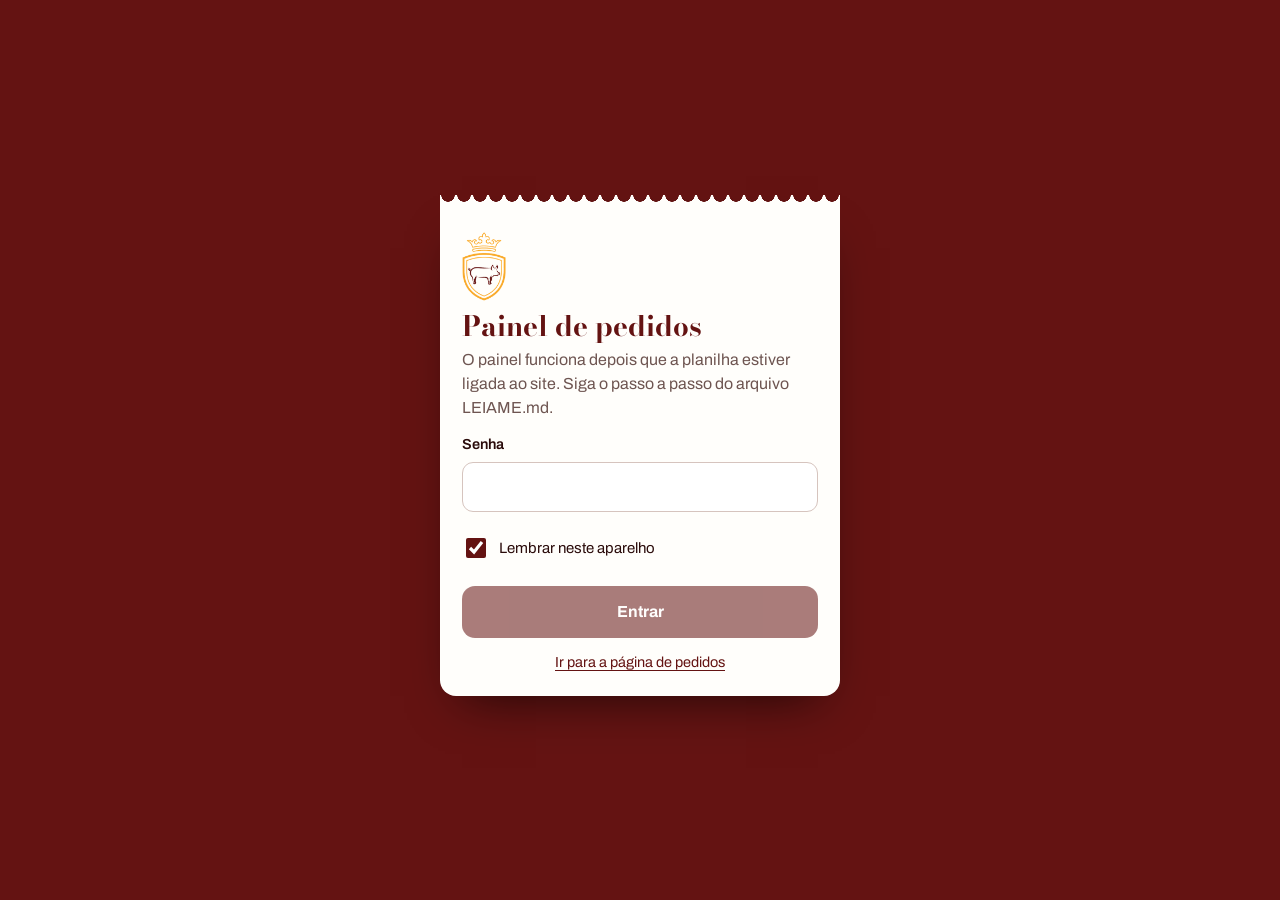
==== painel.html @ be4edd57 "Site de pedidos, painel de tickets e script da planilha - Página de pedidos com catálogo, seletor de" ====
<!doctype html>
<html lang="pt-BR">
<head>
  <meta charset="utf-8">
  <meta name="viewport" content="width=device-width, initial-scale=1, viewport-fit=cover">
  <title>Painel de pedidos DuJOÃO</title>
  <meta name="robots" content="noindex, nofollow">
  <meta name="theme-color" content="#4a0d0c">
  <meta name="color-scheme" content="light">
  <link rel="icon" type="image/png" href="assets/img/favicon.png">
  <link rel="apple-touch-icon" href="assets/img/apple-touch-icon.png">
  <link rel="preload" href="assets/fonts/bodoni-moda.woff2" as="font" type="font/woff2" crossorigin>
  <link rel="preload" href="assets/fonts/archivo.woff2" as="font" type="font/woff2" crossorigin>
  <link rel="stylesheet" href="assets/estilo.css">
  <script src="config.js" defer></script>
  <script src="assets/painel.js" defer></script>
</head>
<body class="painel">
  <svg width="0" height="0" style="position:absolute" aria-hidden="true" focusable="false">
    <symbol id="i-atualizar" viewBox="0 0 24 24"><g fill="none" stroke="currentColor" stroke-width="2" stroke-linecap="round" stroke-linejoin="round"><path d="M20 11a8 8 0 0 0-14.7-4.3L4 8"/><path d="M4 3.5V8h4.5"/><path d="M4 13a8 8 0 0 0 14.7 4.3L20 16"/><path d="M20 20.5V16h-4.5"/></g></symbol>
    <symbol id="i-sair" viewBox="0 0 24 24"><g fill="none" stroke="currentColor" stroke-width="2" stroke-linecap="round" stroke-linejoin="round"><path d="M14 4h4a2 2 0 0 1 2 2v12a2 2 0 0 1-2 2h-4"/><path d="M10 16l-4-4 4-4M6 12h10"/></g></symbol>
    <symbol id="i-check" viewBox="0 0 24 24"><path d="M5 12.5l4.2 4.2L19 7" fill="none" stroke="currentColor" stroke-width="3" stroke-linecap="round" stroke-linejoin="round"/></symbol>
    <symbol id="i-copiar" viewBox="0 0 24 24"><g fill="none" stroke="currentColor" stroke-width="1.9" stroke-linejoin="round"><rect x="8.5" y="8.5" width="11" height="11" rx="2.2"/><path d="M15.5 8.5V6.2A1.7 1.7 0 0 0 13.8 4.5H6.2A1.7 1.7 0 0 0 4.5 6.2v7.6a1.7 1.7 0 0 0 1.7 1.7h2.3"/></g></symbol>
    <symbol id="i-conversa" viewBox="0 0 24 24"><path d="M12 3.5a8.5 8.5 0 0 0-7.4 12.7L3.5 20.5l4.4-1.1A8.5 8.5 0 1 0 12 3.5Z" fill="none" stroke="currentColor" stroke-width="1.9" stroke-linejoin="round"/></symbol>
    <symbol id="i-busca" viewBox="0 0 24 24"><g fill="none" stroke="currentColor" stroke-width="2" stroke-linecap="round"><circle cx="11" cy="11" r="6.5"/><path d="m16 16 4.5 4.5"/></g></symbol>
  </svg>

  <!-- Entrada -->
  <main class="entrada" id="entrada" hidden>
    <form class="entrada__cartao papel serrilha" id="form-entrada" novalidate>
      <img src="assets/img/emblema-papel.png" alt="" width="56" height="88" class="entrada__emblema">
      <h1 class="entrada__titulo">Painel de pedidos</h1>
      <p class="entrada__texto" id="entrada-texto">Digite a senha do painel para ver os pedidos.</p>
      <div class="campo">
        <label for="senha">Senha</label>
        <input id="senha" type="password" autocomplete="current-password" required>
      </div>
      <label class="lembrar"><input type="checkbox" id="lembrar" checked> Lembrar neste aparelho</label>
      <div class="alerta" id="entrada-erro" role="alert" hidden></div>
      <button class="btn btn--primario btn--largo" id="entrar" type="submit" style="margin-top:16px">Entrar</button>
      <p class="entrada__link"><a href="./">Ir para a página de pedidos</a></p>
    </form>
  </main>

  <!-- Painel -->
  <div id="app" hidden>
    <header class="painel-topo">
      <div class="painel-topo__linha">
        <img src="assets/img/emblema.png" alt="" width="26" height="41" class="painel-topo__emblema">
        <h1 class="painel-topo__titulo">Pedidos DuJOÃO</h1>
        <button class="icone-btn" id="atualizar" type="button" aria-label="Atualizar pedidos"><svg aria-hidden="true"><use href="#i-atualizar"/></svg></button>
        <button class="icone-btn" id="sair" type="button" aria-label="Sair do painel"><svg aria-hidden="true"><use href="#i-sair"/></svg></button>
      </div>
      <div class="painel-topo__linha">
        <div class="abas" role="tablist" aria-label="Seções do painel">
          <button class="aba" role="tab" id="aba-tickets" aria-controls="painel-tickets" aria-selected="true" type="button">Tickets <span class="aba__n" id="n-tickets">0</span></button>
          <button class="aba" role="tab" id="aba-resumo" aria-controls="painel-resumo" aria-selected="false" type="button" tabindex="-1">Resumo</button>
        </div>
      </div>
    </header>

    <main class="painel-corpo">
      <div class="painel-info">
        <label class="rodada-sel">
          <span>Rodada</span>
          <select id="rodada"></select>
        </label>
        <span class="status-loja" id="status-loja"></span>
        <span class="atualizado" id="atualizado" aria-live="polite"></span>
      </div>
      <section id="painel-tickets" role="tabpanel" aria-labelledby="aba-tickets">
        <div class="filtros">
          <div class="filtros__chips" id="filtros" role="group" aria-label="Filtrar tickets"></div>
          <label class="busca">
            <svg aria-hidden="true"><use href="#i-busca"/></svg>
            <span class="sr-only">Buscar</span>
            <input id="busca" type="search" placeholder="Buscar por nome, nº ou produto" autocomplete="off">
          </label>
        </div>
        <div class="tickets" id="tickets"></div>
        <div class="vazio-painel" id="tickets-vazio" hidden></div>
      </section>

      <section id="painel-resumo" role="tabpanel" aria-labelledby="aba-resumo" hidden>
        <div class="numeros" id="numeros"></div>
        <div class="resumo-grade">
          <article class="cartao papel serrilha">
            <div class="cartao__cabeca">
              <h2 class="cartao__titulo">Pedido para o DuJOÃO</h2>
              <p class="cartao__sub">Tudo que foi pedido nesta rodada, sem os cancelados.</p>
            </div>
            <div id="lista-produtos"></div>
            <button class="btn btn--primario btn--largo" type="button" id="copiar-produtos"><svg aria-hidden="true"><use href="#i-copiar"/></svg>Copiar para o WhatsApp</button>
          </article>

          <div class="resumo-coluna">
            <article class="cartao papel serrilha">
              <div class="cartao__cabeca">
                <h2 class="cartao__titulo">Valores por pessoa</h2>
              </div>
              <ul class="lista-pessoas" id="lista-pessoas"></ul>
              <button class="btn btn--contorno btn--largo" type="button" id="copiar-valores"><svg aria-hidden="true"><use href="#i-copiar"/></svg>Copiar valores</button>
            </article>

            <article class="cartao papel serrilha">
              <div class="cartao__cabeca">
                <h2 class="cartao__titulo">Site e rodada</h2>
              </div>
              <div class="ajuste">
                <div>
                  <p class="ajuste__nome" id="rotulo-aberto">Recebendo pedidos</p>
                  <p class="ajuste__desc">Desligue para fechar o site para novos pedidos.</p>
                </div>
                <button class="interruptor" id="aberto" type="button" role="switch" aria-checked="true" aria-labelledby="rotulo-aberto"><span></span></button>
              </div>
              <form class="ajuste ajuste--coluna" id="form-aviso">
                <label class="ajuste__nome" for="aviso">Aviso no topo do site</label>
                <p class="ajuste__desc" id="aviso-desc">Por exemplo: "Pedidos até quinta, entrega no sábado". Deixe vazio para não mostrar nada.</p>
                <div class="ajuste__linha">
                  <input id="aviso" type="text" maxlength="200" aria-describedby="aviso-desc">
                  <button class="btn btn--contorno" type="submit">Salvar</button>
                </div>
              </form>
              <div class="ajuste ajuste--coluna">
                <p class="ajuste__nome">Nova rodada</p>
                <p class="ajuste__desc" id="rodada-desc">Quando fechar este pedido com o DuJOÃO, comece uma nova rodada. Os pedidos antigos continuam salvos.</p>
                <button class="btn btn--contorno" type="button" id="nova-rodada">Começar nova rodada</button>
              </div>
              <p class="cartao__rodape"><a id="link-planilha" href="#" target="_blank" rel="noopener">Abrir a planilha</a></p>
            </article>
          </div>
        </div>
      </section>
    </main>
  </div>

  <dialog class="dialogo papel" id="dialogo" aria-labelledby="dialogo-titulo">
    <form method="dialog">
      <h2 class="dialogo__titulo" id="dialogo-titulo"></h2>
      <p class="dialogo__texto" id="dialogo-texto"></p>
      <div class="dialogo__acoes">
        <button class="btn btn--contorno" value="nao" type="submit">Voltar</button>
        <button class="btn btn--primario" value="sim" type="submit" id="dialogo-sim"></button>
      </div>
    </form>
  </dialog>

  <div class="toast" id="toast" role="status" aria-live="polite"></div>
</body>
</html>
---- assets/estilo.css ----
/* ==========================================================================
   Pedidos DuJOÃO — estilos compartilhados (loja e painel)
   Cores tiradas do logo: vinho #641312, ouro #F8A828, branco.
   ========================================================================== */

@font-face {
  font-family: "Bodoni Moda";
  src: url("fonts/bodoni-moda.woff2") format("woff2");
  font-weight: 400 900;
  font-style: normal;
  font-display: swap;
}
@font-face {
  font-family: "Archivo";
  src: url("fonts/archivo.woff2") format("woff2");
  font-weight: 100 900;
  font-style: normal;
  font-display: swap;
}

:root {
  --vinho: #641312;
  --vinho-escuro: #4a0d0c;
  --vinho-claro: #7b201c;
  --vinho-linha: rgba(248, 168, 40, 0.22);
  --ouro: #f8a828;
  --ouro-escuro: #c47a10;
  --ouro-suave: #ffd38a;
  --texto: #fff4ee;
  --texto-2: rgba(255, 236, 226, 0.76);

  --papel: #fffefb;
  --papel-2: #f7f0eb;
  --tinta: #2a0b0a;
  --tinta-2: #6e5551;
  --tinta-linha: rgba(42, 11, 10, 0.16);
  --borda-campo: #d6c4be;

  --verde: #2b6a3c;
  --verde-suave: #e2f0e5;
  --ambar: #8a5200;
  --ambar-suave: #fff0d2;
  --erro: #b3261e;
  --erro-suave: #fdecea;

  --serif: "Bodoni Moda", "Bodoni 72", Didot, Georgia, serif;
  --sans: "Archivo", system-ui, -apple-system, "Segoe UI", Roboto, sans-serif;

  --altura-nav: 58px;
  color-scheme: light;
}

*, *::before, *::after { box-sizing: border-box; }
html { -webkit-text-size-adjust: 100%; scroll-behavior: smooth; }
body {
  margin: 0;
  background: var(--vinho);
  color: var(--texto);
  font: 400 16px/1.5 var(--sans);
  -webkit-font-smoothing: antialiased;
  -moz-osx-font-smoothing: grayscale;
}
img { max-width: 100%; display: block; }
button, input, textarea, select { font: inherit; color: inherit; }
button { cursor: pointer; -webkit-tap-highlight-color: transparent; }
a { color: inherit; }
h1, h2, h3, p { margin: 0; }
[hidden] { display: none !important; }

:focus-visible { outline: 3px solid var(--ouro); outline-offset: 2px; }
.papel :focus-visible { outline-color: var(--vinho); }

.sr-only {
  position: absolute !important; width: 1px; height: 1px; padding: 0; margin: -1px;
  overflow: hidden; clip: rect(0 0 0 0); white-space: nowrap; border: 0;
}
.pular {
  position: absolute; left: 12px; top: -60px; z-index: 100;
  background: var(--ouro); color: var(--vinho-escuro); font-weight: 700;
  padding: 10px 14px; border-radius: 10px; text-decoration: none;
}
.pular:focus { top: 12px; }

/* ---------- Topo (hero) ---------- */
.topo {
  text-align: center;
  padding: 28px 16px 26px;
  background:
    radial-gradient(90% 60% at 50% 22%, rgba(150, 44, 36, 0.55) 0%, rgba(100, 19, 18, 0) 70%),
    linear-gradient(var(--vinho), var(--vinho));
}
.topo__logo { width: min(54vw, 240px); height: auto; margin: 0 auto; }
.fita { width: min(100%, 470px); margin: -4px auto 0; }
.fita svg { display: block; width: 100%; height: auto; overflow: visible; }
.fita text { font-family: var(--serif); font-weight: 700; }

.passos {
  list-style: none;
  display: grid;
  grid-template-columns: repeat(3, minmax(0, 1fr));
  gap: 12px;
  max-width: 560px;
  margin: 14px auto 0;
  padding: 0;
  counter-reset: passo;
}
.passos li {
  counter-increment: passo;
  font-size: 13.5px;
  line-height: 1.35;
  color: var(--texto-2);
}
.passos li::before {
  content: counter(passo);
  display: grid; place-items: center;
  width: 30px; height: 30px; margin: 0 auto 7px;
  border-radius: 50%;
  border: 1.5px solid var(--ouro);
  color: var(--ouro);
  font: 700 15px/1 var(--serif);
}
.topo__aviso {
  max-width: 560px; margin: 18px auto 0;
  padding: 12px 14px;
  border: 1px solid var(--ouro);
  border-radius: 12px;
  color: var(--texto);
  font-size: 15px;
  background: rgba(0, 0, 0, 0.14);
}
.topo__aviso--fechado { background: var(--ouro); color: var(--vinho-escuro); font-weight: 600; border-color: var(--ouro); }

/* ---------- Navegação por categorias ---------- */
.categorias {
  position: sticky; top: 0; z-index: 20;
  background: var(--vinho-escuro);
  border-top: 1px solid var(--vinho-linha);
  border-bottom: 1px solid var(--vinho-linha);
}
.categorias__trilho {
  display: flex; gap: 6px;
  max-width: 1180px; margin: 0 auto;
  overflow-x: auto;
  padding: 9px 16px;
  scrollbar-width: none;
  scroll-padding-inline: 16px;
}
.categorias__trilho::-webkit-scrollbar { display: none; }
.chip {
  flex: none;
  display: inline-flex; align-items: center;
  min-height: 40px;
  padding: 0 15px;
  border: 1px solid var(--vinho-linha);
  border-radius: 999px;
  background: transparent;
  color: var(--texto);
  font-size: 14.5px; font-weight: 600;
  text-decoration: none;
  white-space: nowrap;
  transition: background-color .15s, color .15s, border-color .15s;
}
.chip:hover { border-color: var(--ouro); }
.chip[aria-current="true"] { background: var(--ouro); color: var(--vinho-escuro); border-color: var(--ouro); }

/* ---------- Layout ---------- */
.pagina { max-width: 1180px; margin: 0 auto; padding: 0 16px 128px; }
.cardapio:focus { outline: none; }

/* ---------- Seções e produtos ---------- */
.secao { padding-top: 30px; scroll-margin-top: calc(var(--altura-nav) + 4px); }
.secao__cabeca { display: flex; align-items: flex-start; justify-content: space-between; gap: 12px; }
.secao__titulo { font: 700 28px/1.1 var(--serif); letter-spacing: -0.01em; }
.secao__nota { margin-top: 7px; color: var(--texto-2); font-size: 14.5px; max-width: 46ch; }
.selo {
  flex: none;
  display: inline-flex; align-items: center; gap: 5px;
  margin-top: 3px;
  padding: 4px 10px 4px 8px;
  border: 1px solid var(--vinho-linha);
  border-radius: 999px;
  color: var(--ouro-suave);
  font-size: 12.5px; font-weight: 600;
}
.selo svg { width: 14px; height: 14px; }

.itens { list-style: none; margin: 14px 0 0; padding: 0; }
.item {
  display: grid;
  grid-template-columns: 80px minmax(0, 1fr);
  gap: 14px;
  align-items: center;
  padding: 14px 0;
  border-top: 1px solid var(--vinho-linha);
}
.item:last-child { border-bottom: 1px solid var(--vinho-linha); }
.item__foto {
  position: relative;
  width: 80px; height: 80px;
  border-radius: 14px;
  overflow: hidden;
  background: var(--vinho-claro);
}
.item__foto img { width: 100%; height: 100%; object-fit: cover; }
.item__foto::after {
  content: ""; position: absolute; inset: 0; border-radius: inherit;
  box-shadow: inset 0 0 0 1px var(--vinho-linha);
  transition: box-shadow .2s;
}
.item__foto--emblema {
  display: grid; place-items: center;
  background: radial-gradient(circle at 50% 38%, #82241f 0%, #5c1211 78%);
}
.item__foto--emblema img { width: 44%; height: auto; object-fit: contain; }
.item--no-pedido .item__foto::after { box-shadow: inset 0 0 0 2.5px var(--ouro); }

.item__nome { font-size: 17px; font-weight: 600; line-height: 1.25; }
.item__detalhe { margin-top: 3px; font-size: 14px; line-height: 1.35; color: var(--texto-2); }
.item__base { display: flex; align-items: center; justify-content: space-between; gap: 10px; margin-top: 8px; }
.item__preco { font-weight: 700; font-size: 16.5px; color: var(--ouro); font-variant-numeric: tabular-nums; white-space: nowrap; }
.item__preco small { font-size: 13px; font-weight: 600; }
.item--indisponivel .item__nome, .item--indisponivel .item__detalhe { opacity: .6; }
.item__esgotado { font-size: 13.5px; font-weight: 600; color: var(--ouro-suave); }

/* Seletor de quantidade */
.qtd {
  display: inline-flex; align-items: center;
  border-radius: 999px;
  transition: background-color .15s;
}
.qtd__btn {
  display: grid; place-items: center;
  width: 44px; height: 44px;
  border-radius: 50%;
  border: 1.5px solid var(--ouro);
  background: transparent;
  color: var(--ouro);
  padding: 0;
}
.qtd__btn svg { width: 18px; height: 18px; }
.qtd__btn:hover { background: rgba(248, 168, 40, 0.14); }
.qtd__btn[disabled] { opacity: .4; cursor: not-allowed; }
.qtd__valor {
  min-width: 30px;
  text-align: center;
  font-weight: 800; font-size: 17px;
  font-variant-numeric: tabular-nums;
}
.qtd[data-qtd="0"] .qtd__menos, .qtd[data-qtd="0"] .qtd__valor { display: none; }
.qtd:not([data-qtd="0"]) { background: var(--ouro); color: var(--vinho-escuro); }
.qtd:not([data-qtd="0"]) .qtd__btn { border-color: transparent; color: var(--vinho-escuro); }
.qtd:not([data-qtd="0"]) .qtd__btn:hover { background: rgba(74, 13, 12, 0.1); }

/* versão menor, dentro da comanda */
.qtd--mini .qtd__btn { width: 36px; height: 36px; }
.qtd--mini .qtd__btn svg { width: 15px; height: 15px; }
.qtd--mini .qtd__valor { min-width: 24px; font-size: 15px; }
.papel .qtd { background: var(--papel-2); color: var(--tinta); }
.papel .qtd .qtd__btn { border-color: transparent; color: var(--vinho); }
.papel .qtd .qtd__btn:hover { background: rgba(100, 19, 18, 0.08); }

/* ---------- Rodapé ---------- */
.rodape {
  text-align: center;
  padding: 36px 16px calc(132px + env(safe-area-inset-bottom));
  color: var(--texto-2);
  font-size: 14.5px;
  border-top: 1px solid var(--vinho-linha);
  background: var(--vinho-escuro);
}
.rodape img { width: 42px; height: auto; margin: 0 auto 12px; }
.rodape p + p { margin-top: 6px; }
.rodape a { color: var(--texto); text-underline-offset: 3px; }

/* ---------- Barra fixa (celular) ---------- */
.barra {
  position: fixed; left: 0; right: 0; bottom: 0; z-index: 30;
  padding: 10px 12px calc(10px + env(safe-area-inset-bottom));
  pointer-events: none;
  transform: translateY(120%);
  transition: transform .28s cubic-bezier(.2, .8, .2, 1);
}
.barra--visivel { transform: none; }
.barra__botao {
  pointer-events: auto;
  display: flex; align-items: center; justify-content: space-between; gap: 12px;
  width: 100%; max-width: 560px; margin: 0 auto;
  padding: 9px 9px 9px 18px;
  border: 0; border-radius: 18px;
  background: var(--ouro);
  color: var(--vinho-escuro);
  box-shadow: 0 14px 34px -10px rgba(0, 0, 0, 0.7);
  text-align: left;
}
.barra__qtd { display: block; font-size: 13.5px; font-weight: 600; line-height: 1.2; }
.barra__total { display: block; font-size: 21px; font-weight: 800; line-height: 1.15; font-variant-numeric: tabular-nums; }
.barra__acao {
  flex: none;
  padding: 13px 18px;
  border-radius: 13px;
  background: var(--vinho);
  color: var(--texto);
  font-weight: 700; font-size: 15.5px;
}

/* ---------- Papel (comanda, tickets) ---------- */
.papel { background: var(--papel); color: var(--tinta); }
.serrilha { position: relative; }
.serrilha::before {
  content: "";
  position: absolute; left: 0; right: 0; top: -9px; height: 10px;
  background: radial-gradient(circle at 8px 0, transparent 6.5px, var(--papel) 7px) 0 0 / 16px 10px repeat-x;
}

/* ---------- Comanda (revisão do pedido) ---------- */
.comanda__papel { display: flex; flex-direction: column; min-height: 0; max-height: inherit; }
.comanda__cabeca {
  display: flex; align-items: center; gap: 12px;
  padding: 18px 18px 12px;
  border-bottom: 1.5px dashed var(--tinta-linha);
}
.comanda__emblema { width: 30px; height: auto; flex: none; }
.comanda__titulo { font: 700 26px/1.1 var(--serif); color: var(--vinho); flex: 1; }
.comanda__fechar {
  display: grid; place-items: center;
  width: 44px; height: 44px; margin: -6px -8px -6px 0;
  border: 0; border-radius: 50%;
  background: transparent; color: var(--tinta);
}
.comanda__fechar:hover { background: var(--papel-2); }
.comanda__fechar svg { width: 22px; height: 22px; }
.comanda__rolagem { overflow-y: auto; overscroll-behavior: contain; padding: 4px 18px 20px; flex: 1; min-height: 0; }

.comanda__vazio { padding: 22px 0 8px; color: var(--tinta-2); }
.comanda__vazio strong { display: block; color: var(--tinta); font-size: 17px; margin-bottom: 4px; }

.linhas { list-style: none; margin: 0; padding: 0; }
.linha {
  display: grid;
  grid-template-columns: auto minmax(0, 1fr) auto;
  grid-template-areas: "nome nome nome" "qtd unit sub";
  align-items: center;
  gap: 6px 10px;
  padding: 12px 0;
  border-bottom: 1.5px dashed var(--tinta-linha);
}
.linha__nome { grid-area: nome; font-weight: 600; font-size: 15.5px; line-height: 1.3; }
.linha__unit { grid-area: unit; font-size: 13.5px; color: var(--tinta-2); font-variant-numeric: tabular-nums; }
.linha__sub { grid-area: sub; font-weight: 700; font-variant-numeric: tabular-nums; text-align: right; white-space: nowrap; }
.linha__sub--peso { font-weight: 600; font-size: 13.5px; color: var(--tinta-2); }
.linha .qtd { grid-area: qtd; }
.linha--fixa { grid-template-columns: minmax(0, 1fr) auto; grid-template-areas: "nome sub" "unit unit"; gap: 2px 12px; }
.linha--fixa .linha__sub { align-self: start; }

.total {
  display: flex; align-items: baseline; justify-content: space-between; gap: 12px;
  padding: 14px 0 4px;
}
.total span { font-weight: 600; }
.total strong { font: 800 26px/1 var(--sans); letter-spacing: -0.01em; color: var(--vinho); font-variant-numeric: tabular-nums; }
.total__extra { font-size: 13.5px; color: var(--tinta-2); text-align: right; }

.form { margin-top: 18px; padding-top: 16px; border-top: 1.5px dashed var(--tinta-linha); }
.form__titulo { font: 700 20px/1.2 var(--serif); color: var(--vinho); }
.campo { display: grid; gap: 6px; margin-top: 14px; }
.campo label { font-size: 14.5px; font-weight: 600; }
.campo .opcional { font-weight: 400; color: var(--tinta-2); }
.campo input, .campo textarea {
  width: 100%;
  padding: 12px 13px;
  border: 1.5px solid var(--borda-campo);
  border-radius: 11px;
  background: #fff;
  color: var(--tinta);
  font-size: 16px;
}
.campo textarea { resize: vertical; min-height: 64px; }
.campo input:focus, .campo textarea:focus {
  outline: none;
  border-color: var(--vinho);
  box-shadow: 0 0 0 3px rgba(100, 19, 18, 0.16);
}
.campo__ajuda { font-size: 13.5px; color: var(--tinta-2); }
.campo__erro { font-size: 13.5px; font-weight: 600; color: var(--erro); }
.campo__erro:empty { display: none; }
.campo--erro input, .campo--erro textarea { border-color: var(--erro); }
.isca { position: absolute; left: -9999px; width: 1px; height: 1px; overflow: hidden; }

.alerta {
  margin-top: 16px;
  padding: 12px 14px;
  border-radius: 11px;
  background: var(--erro-suave);
  color: #7c1a14;
  font-size: 14.5px; font-weight: 600;
}
.comanda__pagamento { margin-top: 12px; font-size: 13.5px; color: var(--tinta-2); text-align: center; }

/* ---------- Botões ---------- */
.btn {
  display: inline-flex; align-items: center; justify-content: center; gap: 9px;
  min-height: 52px;
  padding: 12px 20px;
  border: 0; border-radius: 13px;
  font-weight: 700; font-size: 16px; line-height: 1.2;
  text-decoration: none;
  transition: background-color .15s, opacity .15s;
}
.btn svg { width: 20px; height: 20px; flex: none; }
.btn--largo { width: 100%; }
.btn--primario { background: var(--vinho); color: #fff; }
.btn--primario:hover { background: #7a1a18; }
.btn--ouro { background: var(--ouro); color: var(--vinho-escuro); }
.btn--ouro:hover { background: #ffb43d; }
.btn--contorno { background: transparent; color: var(--vinho); box-shadow: inset 0 0 0 1.5px currentColor; }
.btn--contorno:hover { background: rgba(100, 19, 18, 0.06); }
.btn--texto { min-height: 44px; padding: 8px 10px; background: none; color: inherit; text-decoration: underline; text-underline-offset: 3px; font-weight: 600; }
.btn[disabled] { opacity: .55; cursor: not-allowed; }
.girando {
  width: 18px; height: 18px; flex: none;
  border-radius: 50%;
  border: 2.5px solid rgba(255, 255, 255, 0.35);
  border-top-color: #fff;
  animation: girar .8s linear infinite;
}
@keyframes girar { to { transform: rotate(360deg); } }

/* ---------- Confirmação ---------- */
.sucesso { padding-top: 8px; text-align: center; }
.sucesso .fita { width: min(100%, 360px); margin: 6px auto 0; }
.sucesso__numero { margin-top: 6px; font: 800 40px/1 var(--sans); letter-spacing: 0.02em; color: var(--vinho); font-variant-numeric: tabular-nums; }
.sucesso__numero small { display: block; margin-bottom: 4px; font: 600 14px/1.2 var(--sans); color: var(--tinta-2); }
.sucesso__msg { margin: 14px auto 0; max-width: 34ch; color: var(--tinta-2); }
.sucesso__msg strong { color: var(--tinta); word-break: break-word; }
.sucesso .linhas { margin-top: 16px; text-align: left; border-top: 1.5px dashed var(--tinta-linha); }
.sucesso .total { text-align: left; }
.pix {
  margin-top: 18px;
  padding: 14px;
  border: 1.5px dashed var(--ouro-escuro);
  border-radius: 13px;
  background: #fff8ea;
  text-align: left;
}
.pix__titulo { font-weight: 700; color: var(--vinho); }
.pix__chave { margin-top: 4px; font-size: 19px; font-weight: 800; font-variant-numeric: tabular-nums; }
.pix__nome, .pix__quando { font-size: 14px; color: var(--tinta-2); }
.pix .btn { margin-top: 10px; min-height: 44px; width: 100%; }
.sucesso__acoes { display: grid; gap: 10px; margin-top: 18px; }

.carimbo-entrada { animation: carimbar .42s cubic-bezier(.2, 1.4, .4, 1) both; }
@keyframes carimbar {
  from { opacity: 0; transform: scale(1.35) rotate(-4deg); }
  to { opacity: 1; transform: none; }
}

/* ---------- Aviso flutuante ---------- */
.toast {
  position: fixed; left: 50%; z-index: 90;
  bottom: calc(96px + env(safe-area-inset-bottom));
  max-width: min(92vw, 420px);
  padding: 12px 16px;
  border-radius: 12px;
  background: #1d0706;
  color: #fff;
  font-size: 14.5px; font-weight: 600;
  box-shadow: 0 12px 30px -10px rgba(0, 0, 0, 0.6);
  opacity: 0;
  transform: translate(-50%, 12px);
  pointer-events: none;
  transition: opacity .2s, transform .2s;
}
.toast--visivel { opacity: 1; transform: translate(-50%, 0); }

/* ---------- Comanda no celular: folha que sobe ---------- */
@media (max-width: 999px) {
  .comanda {
    position: fixed; left: 0; right: 0; bottom: 0; z-index: 50;
    max-height: 92vh; max-height: 92dvh;
    display: flex; flex-direction: column;
    transform: translateY(105%);
    visibility: hidden;
    transition: transform .34s cubic-bezier(.2, .8, .2, 1), visibility 0s linear .34s;
  }
  .comanda--aberta { transform: none; visibility: visible; transition: transform .34s cubic-bezier(.2, .8, .2, 1), visibility 0s; }
  .comanda__papel { border-radius: 0; box-shadow: 0 -10px 40px rgba(0, 0, 0, 0.45); padding-bottom: env(safe-area-inset-bottom); }
  .comanda__papel > .comanda__rolagem { max-width: 620px; width: 100%; margin: 0 auto; }
  .comanda__cabeca { width: 100%; max-width: 620px; margin: 0 auto; }
  .fundo {
    position: fixed; inset: 0; z-index: 45;
    background: rgba(26, 5, 4, 0.62);
    opacity: 0;
    transition: opacity .3s;
  }
  .fundo--visivel { opacity: 1; }
}

/* ---------- Telas largas: comanda fixa ao lado ---------- */
@media (min-width: 1000px) {
  .topo { padding-top: 36px; }
  .topo__logo { width: 250px; }
  .pagina {
    display: grid;
    grid-template-columns: minmax(0, 1fr) 390px;
    gap: 56px;
    align-items: start;
    padding-bottom: 72px;
  }
  .secao__titulo { font-size: 32px; }
  .passos li { font-size: 14.5px; }
  .cardapio { max-width: 720px; }
  .item { grid-template-columns: 96px minmax(0, 1fr); gap: 18px; }
  .item__foto { width: 96px; height: 96px; }
  .comanda {
    position: sticky;
    top: calc(var(--altura-nav) + 24px);
    margin-top: 40px;
    max-height: calc(100vh - var(--altura-nav) - 48px);
    display: flex; flex-direction: column;
  }
  .comanda__papel { border-radius: 0 0 16px 16px; box-shadow: 0 22px 48px -22px rgba(0, 0, 0, 0.7); }
  .comanda__fechar { display: none; }
  .barra, .fundo { display: none !important; }
  .rodape { padding-bottom: 40px; }
  .toast { bottom: 28px; }
}

@media (max-width: 360px) {
  .item { grid-template-columns: 64px minmax(0, 1fr); gap: 12px; }
  .item__foto { width: 64px; height: 64px; border-radius: 12px; }
  .passos li { font-size: 12.5px; }
  .barra__acao { padding: 12px 13px; }
}

@media (prefers-reduced-motion: reduce) {
  html { scroll-behavior: auto; }
  *, *::before, *::after { animation-duration: .001ms !important; transition-duration: .001ms !important; }
}

/* ==========================================================================
   Painel de pedidos
   ========================================================================== */

.entrada { min-height: 100vh; min-height: 100dvh; display: grid; place-items: center; padding: 40px 16px; }
.entrada__cartao { width: min(100%, 400px); padding: 28px 22px 22px; border-radius: 0 0 16px 16px; box-shadow: 0 22px 48px -22px rgba(0, 0, 0, .7); }
.entrada__emblema { width: 44px; height: auto; margin-bottom: 10px; }
.entrada__titulo { font: 700 28px/1.1 var(--serif); color: var(--vinho); }
.entrada__texto { margin-top: 6px; color: var(--tinta-2); }
.lembrar { display: flex; align-items: center; gap: 10px; margin-top: 14px; font-size: 15px; min-height: 44px; }
.lembrar input { width: 20px; height: 20px; accent-color: var(--vinho); }
.entrada__link { margin-top: 14px; text-align: center; font-size: 14.5px; }
.entrada__link a { color: var(--vinho); text-underline-offset: 3px; }

.painel-topo { position: sticky; top: 0; z-index: 20; background: var(--vinho-escuro); border-bottom: 1px solid var(--vinho-linha); }
.painel-topo__linha { display: flex; align-items: center; gap: 10px; max-width: 1180px; margin: 0 auto; padding: 10px 16px 0; }
.painel-topo__linha:last-child { padding-bottom: 10px; }
.painel-info { display: flex; flex-wrap: wrap; align-items: center; gap: 8px 14px; margin-bottom: 16px; font-size: 14px; color: var(--texto-2); }
.painel-topo__emblema { width: 22px; height: auto; }
.painel-topo__titulo { flex: 1; font: 700 22px/1.1 var(--serif); }
.icone-btn {
  display: grid; place-items: center; flex: none;
  width: 44px; height: 44px;
  border: 1px solid var(--vinho-linha); border-radius: 12px;
  background: transparent; color: var(--texto);
}
.icone-btn:hover { border-color: var(--ouro); }
.icone-btn svg { width: 21px; height: 21px; }
.icone-btn--girando svg { animation: girar 1s linear infinite; }

.rodada-sel { display: inline-flex; align-items: center; gap: 8px; }
.rodada-sel select {
  min-height: 40px; padding: 0 30px 0 12px;
  border: 1px solid var(--vinho-linha); border-radius: 10px;
  background: var(--vinho) url("data:image/svg+xml,%3Csvg xmlns='http://www.w3.org/2000/svg' viewBox='0 0 24 24'%3E%3Cpath d='m7 10 5 5 5-5' fill='none' stroke='%23f8a828' stroke-width='2.2' stroke-linecap='round' stroke-linejoin='round'/%3E%3C/svg%3E") no-repeat right 8px center / 16px;
  color: var(--texto); font-weight: 700;
  -webkit-appearance: none; appearance: none;
}
.status-loja { display: inline-flex; align-items: center; gap: 7px; font-weight: 600; color: var(--texto); }
.status-loja::before { content: ""; width: 9px; height: 9px; border-radius: 50%; background: #6bd18a; box-shadow: 0 0 0 3px rgba(107, 209, 138, .2); }
.status-loja--fechado::before { background: var(--ouro); box-shadow: 0 0 0 3px rgba(248, 168, 40, .22); }
.atualizado { margin-left: auto; font-size: 13px; }

.abas { display: flex; flex: 1; gap: 4px; max-width: 420px; padding: 4px; border-radius: 14px; background: rgba(0, 0, 0, .22); }
.aba {
  flex: 1; min-height: 42px;
  border: 0; border-radius: 10px;
  background: transparent; color: var(--texto);
  font-weight: 700; font-size: 15px;
}
.aba[aria-selected="true"] { background: var(--ouro); color: var(--vinho-escuro); }
.aba__n { display: inline-block; min-width: 22px; margin-left: 4px; padding: 1px 7px; border-radius: 999px; background: rgba(0, 0, 0, .14); font-size: 13px; }

.painel-corpo { max-width: 1180px; margin: 0 auto; padding: 18px 16px 64px; }

.filtros { display: grid; gap: 10px; }
.filtros__chips { display: flex; gap: 6px; overflow-x: auto; scrollbar-width: none; margin: 0 -16px; padding: 0 16px; }
.filtros__chips::-webkit-scrollbar { display: none; }
.chip--filtro { cursor: pointer; }
.chip--filtro[aria-pressed="true"] { background: var(--ouro); color: var(--vinho-escuro); border-color: var(--ouro); }
.chip__n { margin-left: 6px; font-variant-numeric: tabular-nums; opacity: .8; }
.busca { position: relative; display: block; max-width: 420px; }
.busca svg { position: absolute; left: 13px; top: 50%; width: 19px; height: 19px; transform: translateY(-50%); color: var(--texto-2); pointer-events: none; }
.busca input {
  width: 100%; min-height: 46px; padding: 10px 14px 10px 42px;
  border: 1px solid var(--vinho-linha); border-radius: 12px;
  background: rgba(0, 0, 0, .18); color: var(--texto); font-size: 16px;
}
.busca input::placeholder { color: var(--texto-2); }
.busca input:focus { outline: none; border-color: var(--ouro); }

.tickets {
  display: grid;
  grid-template-columns: repeat(auto-fill, minmax(min(100%, 330px), 1fr));
  gap: 30px 20px;
  align-items: start;
  margin-top: 26px;
}
.ticket { position: relative; padding: 16px 16px 10px; border-radius: 0 0 14px 14px; box-shadow: 0 18px 36px -20px rgba(0, 0, 0, .75); }
.ticket__cabeca { display: flex; align-items: baseline; justify-content: space-between; gap: 10px; }
.ticket__num { font: 800 24px/1 var(--sans); letter-spacing: 0.01em; color: var(--vinho); font-variant-numeric: tabular-nums; }
.ticket__data { font-size: 13.5px; color: var(--tinta-2); font-variant-numeric: tabular-nums; }
.ticket__nome { margin-top: 8px; font-size: 19px; font-weight: 700; line-height: 1.25; padding-right: 96px; word-break: break-word; }
.ticket__contato { display: flex; flex-wrap: wrap; gap: 2px 14px; margin-top: 4px; font-size: 14px; }
.ticket__contato a { display: inline-flex; align-items: center; gap: 5px; min-height: 32px; color: var(--vinho); text-underline-offset: 3px; word-break: break-all; }
.ticket__contato svg { width: 16px; height: 16px; flex: none; }
.ticket__itens { list-style: none; margin: 10px 0 0; padding: 8px 0; border-top: 1.5px dashed var(--tinta-linha); border-bottom: 1.5px dashed var(--tinta-linha); }
.ticket__item { display: grid; grid-template-columns: 2em minmax(0, 1fr) auto; gap: 8px; padding: 4px 0; font-size: 15px; line-height: 1.35; }
.ticket__q { font-weight: 800; color: var(--vinho); font-variant-numeric: tabular-nums; }
.ticket__valor { font-variant-numeric: tabular-nums; white-space: nowrap; color: var(--tinta-2); }
.ticket__total { display: flex; align-items: baseline; justify-content: space-between; padding-top: 10px; font-weight: 700; }
.ticket__total strong { font: 800 21px/1 var(--sans); color: var(--vinho); font-variant-numeric: tabular-nums; }
.ticket__total small { font: 600 13px/1 var(--sans); color: var(--tinta-2); }
.ticket__obs { margin-top: 10px; padding: 9px 11px; border-radius: 9px; background: var(--papel-2); font-size: 14px; line-height: 1.45; word-break: break-word; }
.ticket__acoes { display: grid; grid-template-columns: 1fr 1fr; gap: 8px; margin-top: 14px; }
.alternar {
  display: inline-flex; align-items: center; justify-content: center; gap: 9px;
  min-height: 46px; padding: 8px 10px;
  border: 1.5px solid var(--borda-campo); border-radius: 11px;
  background: #fff; color: var(--tinta);
  font-weight: 700; font-size: 15px;
  transition: background-color .15s, border-color .15s, color .15s;
}
.alternar:hover { border-color: var(--tinta-2); }
.alternar__caixa { display: grid; place-items: center; width: 20px; height: 20px; border: 2px solid currentColor; border-radius: 6px; }
.alternar__caixa svg { width: 14px; height: 14px; }
.alternar[aria-pressed="true"] { background: var(--verde); border-color: var(--verde); color: #fff; }
.ticket__cancelar {
  display: block; width: 100%; min-height: 44px; margin-top: 4px;
  border: 0; background: none; color: var(--tinta-2);
  font-size: 14px; font-weight: 600; text-decoration: underline; text-underline-offset: 3px;
}
.ticket__cancelar:hover { color: var(--erro); }
.ticket--cancelado .ticket__itens, .ticket--cancelado .ticket__total, .ticket--cancelado .ticket__nome, .ticket--cancelado .ticket__contato { opacity: .55; }
.ticket--cancelado .ticket__produto { text-decoration: line-through; }
.ticket--cancelado .ticket__cancelar { color: var(--vinho); }
.selo-novo { display: inline-block; vertical-align: middle; margin-left: 6px; padding: 3px 8px; border-radius: 999px; background: var(--ouro); color: var(--vinho-escuro); font: 800 12px/1.2 var(--sans); }

.carimbo {
  position: absolute; top: 46px; right: 12px; z-index: 1;
  padding: 5px 10px;
  border: 3px solid currentColor; border-radius: 8px;
  font: 800 14px/1 var(--sans); letter-spacing: .08em; text-transform: uppercase;
  transform: rotate(-9deg);
  opacity: .82;
  pointer-events: none;
}
.carimbo--concluido { color: var(--verde); }
.carimbo--cancelado { color: #a3221b; }

.vazio-painel { margin-top: 30px; padding: 26px 20px; border: 1.5px dashed var(--vinho-linha); border-radius: 16px; text-align: center; color: var(--texto-2); }
.vazio-painel strong { display: block; margin-bottom: 4px; color: var(--texto); font-size: 17px; }

/* Resumo */
.numeros { display: grid; grid-template-columns: repeat(2, minmax(0, 1fr)); gap: 10px; }
.numero { padding: 12px 14px; border: 1px solid var(--vinho-linha); border-radius: 14px; background: rgba(0, 0, 0, .16); }
.numero span { display: block; font-size: 13.5px; color: var(--texto-2); }
.numero strong { display: block; margin-top: 2px; font: 800 22px/1.2 var(--sans); font-variant-numeric: tabular-nums; }
.numero small { font: 600 12.5px/1 var(--sans); color: var(--texto-2); }
.numero:first-child { grid-column: span 2; }
.resumo-grade { display: grid; gap: 30px; margin-top: 30px; align-items: start; }
.resumo-coluna { display: grid; gap: 30px; }
.cartao { padding: 18px 18px 16px; border-radius: 0 0 14px 14px; box-shadow: 0 18px 36px -20px rgba(0, 0, 0, .75); }
.cartao__titulo { font: 700 23px/1.15 var(--serif); color: var(--vinho); }
.cartao__sub { margin-top: 4px; font-size: 14px; color: var(--tinta-2); }
.cartao__vazio { padding: 14px 0; color: var(--tinta-2); }
.cartao .btn { margin-top: 16px; }
.cartao__rodape { margin-top: 14px; font-size: 14.5px; }
.cartao__rodape a { color: var(--vinho); text-underline-offset: 3px; }
.cat-titulo { margin-top: 16px; font-size: 14px; font-weight: 700; color: var(--ouro-escuro); }
.lista-prod { list-style: none; margin: 4px 0 0; padding: 0; }
.lista-prod li { display: grid; grid-template-columns: minmax(0, 1fr) auto; gap: 2px 12px; padding: 9px 0; border-bottom: 1.5px dashed var(--tinta-linha); }
.lp__nome { font-weight: 700; line-height: 1.3; }
.lp__nome small { font-weight: 600; color: var(--tinta-2); }
.lp__qtd { font: 800 21px/1 var(--sans); color: var(--vinho); font-variant-numeric: tabular-nums; }
.lp__quem { grid-column: 1 / -1; font-size: 14px; color: var(--tinta-2); line-height: 1.4; }
.lista-prod__total { display: flex; justify-content: space-between; gap: 10px; padding-top: 12px; font-weight: 700; }
.lista-pessoas { list-style: none; margin: 8px 0 0; padding: 0; }
.lista-pessoas li { display: grid; grid-template-columns: minmax(0, 1fr) auto auto; gap: 4px 12px; align-items: center; padding: 10px 0; border-bottom: 1.5px dashed var(--tinta-linha); }
.lpes__nome { font-weight: 700; word-break: break-word; }
.lpes__valor { font-weight: 700; font-variant-numeric: tabular-nums; text-align: right; }
.lpes__valor small { font-weight: 600; color: var(--tinta-2); }
.lista-pessoas .st { justify-self: end; }
.st { display: inline-block; padding: 3px 9px; border-radius: 999px; font-size: 12.5px; font-weight: 700; }
.st--ok { background: var(--verde-suave); color: var(--verde); }
.st--pendente { background: var(--ambar-suave); color: var(--ambar); }

.ajuste { display: flex; align-items: center; justify-content: space-between; gap: 16px; padding: 14px 0; border-bottom: 1.5px dashed var(--tinta-linha); }
.ajuste--coluna { display: grid; justify-content: stretch; gap: 6px; }
.ajuste--coluna .btn { justify-self: start; margin-top: 6px; min-height: 46px; }
.ajuste__nome { font-weight: 700; }
.ajuste__desc { font-size: 14px; color: var(--tinta-2); }
.ajuste__linha { display: flex; gap: 8px; margin-top: 4px; }
.ajuste__linha input { flex: 1; min-width: 0; padding: 11px 12px; border: 1.5px solid var(--borda-campo); border-radius: 11px; font-size: 16px; background: #fff; }
.ajuste__linha input:focus { outline: none; border-color: var(--vinho); box-shadow: 0 0 0 3px rgba(100, 19, 18, .16); }
.ajuste__linha .btn { min-height: 46px; margin: 0; }
.interruptor {
  position: relative; flex: none;
  width: 56px; height: 32px;
  border: 0; border-radius: 999px;
  background: #cdbab4;
  transition: background-color .2s;
}
.interruptor span {
  position: absolute; top: 3px; left: 3px;
  width: 26px; height: 26px; border-radius: 50%;
  background: #fff; box-shadow: 0 2px 4px rgba(0, 0, 0, .25);
  transition: transform .2s;
}
.interruptor[aria-checked="true"] { background: var(--verde); }
.interruptor[aria-checked="true"] span { transform: translateX(24px); }

.dialogo { width: min(92vw, 420px); padding: 22px; border: 0; border-radius: 16px; box-shadow: 0 30px 60px -20px rgba(0, 0, 0, .7); }
.dialogo::backdrop { background: rgba(26, 5, 4, .62); }
.dialogo__titulo { font: 700 23px/1.2 var(--serif); color: var(--vinho); }
.dialogo__texto { margin-top: 8px; color: var(--tinta-2); }
.dialogo__acoes { display: flex; justify-content: flex-end; gap: 10px; margin-top: 20px; flex-wrap: wrap; }

@media (min-width: 760px) {
  .numeros { grid-template-columns: repeat(5, minmax(0, 1fr)); }
  .numero:first-child { grid-column: auto; }
  .filtros { grid-template-columns: 1fr auto; align-items: center; }
  .filtros__chips { margin: 0; padding: 0; flex-wrap: wrap; }
  .busca { width: 320px; }
}
@media (min-width: 1000px) {
  .resumo-grade { grid-template-columns: minmax(0, 1.15fr) minmax(0, 1fr); }
}
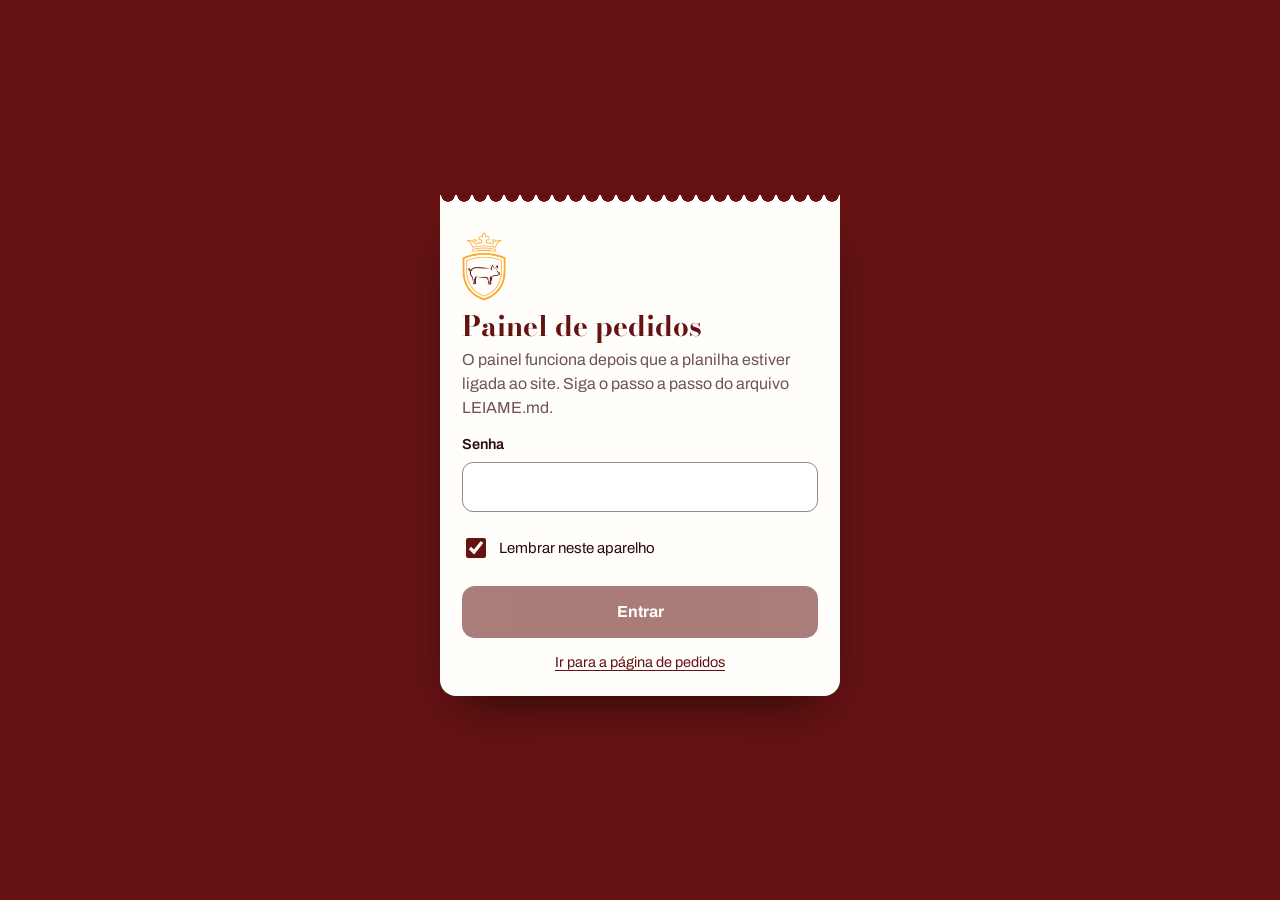
==== commit 12de4409: "Correções das revisões de design e de testes Planilha: - Itens gravados antes do pedido e linhas cri" ====
--- a/painel.html
+++ b/painel.html
@@ -33,7 +33,7 @@
       <p class="entrada__texto" id="entrada-texto">Digite a senha do painel para ver os pedidos.</p>
       <div class="campo">
         <label for="senha">Senha</label>
-        <input id="senha" type="password" autocomplete="current-password" required>
+        <input id="senha" type="password" autocomplete="current-password" required aria-describedby="entrada-erro">
       </div>
       <label class="lembrar"><input type="checkbox" id="lembrar" checked> Lembrar neste aparelho</label>
       <div class="alerta" id="entrada-erro" role="alert" hidden></div>
@@ -66,9 +66,10 @@
           <select id="rodada"></select>
         </label>
         <span class="status-loja" id="status-loja"></span>
-        <span class="atualizado" id="atualizado" aria-live="polite"></span>
+        <span class="atualizado" id="atualizado"></span>
       </div>
       <section id="painel-tickets" role="tabpanel" aria-labelledby="aba-tickets">
+        <h2 class="sr-only">Tickets</h2>
         <div class="filtros">
           <div class="filtros__chips" id="filtros" role="group" aria-label="Filtrar tickets"></div>
           <label class="busca">
@@ -77,11 +78,12 @@
             <input id="busca" type="search" placeholder="Buscar por nome, nº ou produto" autocomplete="off">
           </label>
         </div>
-        <div class="tickets" id="tickets"></div>
+        <div class="tickets" id="tickets" tabindex="-1"></div>
         <div class="vazio-painel" id="tickets-vazio" hidden></div>
       </section>
 
       <section id="painel-resumo" role="tabpanel" aria-labelledby="aba-resumo" hidden>
+        <h2 class="sr-only">Resumo da rodada</h2>
         <div class="numeros" id="numeros"></div>
         <div class="resumo-grade">
           <article class="cartao papel serrilha">
@@ -90,7 +92,7 @@
               <p class="cartao__sub">Tudo que foi pedido nesta rodada, sem os cancelados.</p>
             </div>
             <div id="lista-produtos"></div>
-            <button class="btn btn--primario btn--largo" type="button" id="copiar-produtos"><svg aria-hidden="true"><use href="#i-copiar"/></svg>Copiar para o WhatsApp</button>
+            <button class="btn btn--primario btn--largo" type="button" id="copiar-produtos"><svg aria-hidden="true"><use href="#i-copiar"/></svg>Copiar resumo para o WhatsApp</button>
           </article>
 
           <div class="resumo-coluna">
@@ -134,7 +136,7 @@
     </main>
   </div>
 
-  <dialog class="dialogo papel" id="dialogo" aria-labelledby="dialogo-titulo">
+  <dialog class="dialogo papel" id="dialogo" aria-labelledby="dialogo-titulo" aria-describedby="dialogo-texto">
     <form method="dialog">
       <h2 class="dialogo__titulo" id="dialogo-titulo"></h2>
       <p class="dialogo__texto" id="dialogo-texto"></p>
--- a/assets/estilo.css
+++ b/assets/estilo.css
@@ -34,7 +34,7 @@
   --tinta: #2a0b0a;
   --tinta-2: #6e5551;
   --tinta-linha: rgba(42, 11, 10, 0.16);
-  --borda-campo: #d6c4be;
+  --borda-campo: #9a8580;
 
   --verde: #2b6a3c;
   --verde-suave: #e2f0e5;
@@ -46,7 +46,7 @@
   --serif: "Bodoni Moda", "Bodoni 72", Didot, Georgia, serif;
   --sans: "Archivo", system-ui, -apple-system, "Segoe UI", Roboto, sans-serif;
 
-  --altura-nav: 58px;
+  --altura-nav: 62px;
   color-scheme: light;
 }
 
@@ -149,7 +149,7 @@
 .chip {
   flex: none;
   display: inline-flex; align-items: center;
-  min-height: 40px;
+  min-height: 44px;
   padding: 0 15px;
   border: 1px solid var(--vinho-linha);
   border-radius: 999px;
@@ -160,7 +160,6 @@
   white-space: nowrap;
   transition: background-color .15s, color .15s, border-color .15s;
 }
-.chip:hover { border-color: var(--ouro); }
 .chip[aria-current="true"] { background: var(--ouro); color: var(--vinho-escuro); border-color: var(--ouro); }
 
 /* ---------- Layout ---------- */
@@ -219,8 +218,10 @@
 .item__base { display: flex; align-items: center; justify-content: space-between; gap: 10px; margin-top: 8px; }
 .item__preco { font-weight: 700; font-size: 16.5px; color: var(--ouro); font-variant-numeric: tabular-nums; white-space: nowrap; }
 .item__preco small { font-size: 13px; font-weight: 600; }
-.item--indisponivel .item__nome, .item--indisponivel .item__detalhe { opacity: .6; }
-.item__esgotado { font-size: 13.5px; font-weight: 600; color: var(--ouro-suave); }
+.item--indisponivel .item__nome, .item--indisponivel .item__detalhe { color: var(--texto-2); }
+.item--indisponivel .item__preco { color: var(--texto-2); text-decoration: line-through; }
+.item--indisponivel .item__foto img { filter: grayscale(1); opacity: .5; }
+.item__esgotado { padding: 5px 11px; border: 1px solid currentColor; border-radius: 999px; font-size: 13.5px; font-weight: 600; color: var(--ouro-suave); }
 
 /* Seletor de quantidade */
 .qtd {
@@ -238,7 +239,6 @@
   padding: 0;
 }
 .qtd__btn svg { width: 18px; height: 18px; }
-.qtd__btn:hover { background: rgba(248, 168, 40, 0.14); }
 .qtd__btn[disabled] { opacity: .4; cursor: not-allowed; }
 .qtd__valor {
   min-width: 30px;
@@ -249,15 +249,15 @@
 .qtd[data-qtd="0"] .qtd__menos, .qtd[data-qtd="0"] .qtd__valor { display: none; }
 .qtd:not([data-qtd="0"]) { background: var(--ouro); color: var(--vinho-escuro); }
 .qtd:not([data-qtd="0"]) .qtd__btn { border-color: transparent; color: var(--vinho-escuro); }
-.qtd:not([data-qtd="0"]) .qtd__btn:hover { background: rgba(74, 13, 12, 0.1); }
+.qtd:not([data-qtd="0"]) .qtd__btn:focus-visible { outline-color: var(--vinho-escuro); outline-offset: -3px; }
 
 /* versão menor, dentro da comanda */
-.qtd--mini .qtd__btn { width: 36px; height: 36px; }
+.qtd--mini .qtd__btn { position: relative; width: 36px; height: 36px; }
+.qtd--mini .qtd__btn::after { content: ""; position: absolute; inset: -4px; }
 .qtd--mini .qtd__btn svg { width: 15px; height: 15px; }
 .qtd--mini .qtd__valor { min-width: 24px; font-size: 15px; }
 .papel .qtd { background: var(--papel-2); color: var(--tinta); }
 .papel .qtd .qtd__btn { border-color: transparent; color: var(--vinho); }
-.papel .qtd .qtd__btn:hover { background: rgba(100, 19, 18, 0.08); }
 
 /* ---------- Rodapé ---------- */
 .rodape {
@@ -269,8 +269,8 @@
   background: var(--vinho-escuro);
 }
 .rodape img { width: 42px; height: auto; margin: 0 auto 12px; }
-.rodape p + p { margin-top: 6px; }
-.rodape a { color: var(--texto); text-underline-offset: 3px; }
+.rodape p + p { margin-top: 0; }
+.rodape a { display: inline-flex; align-items: center; min-height: 44px; color: var(--texto); text-underline-offset: 3px; }
 
 /* ---------- Barra fixa (celular) ---------- */
 .barra {
@@ -293,7 +293,7 @@
   text-align: left;
 }
 .barra__qtd { display: block; font-size: 13.5px; font-weight: 600; line-height: 1.2; }
-.barra__total { display: block; font-size: 21px; font-weight: 800; line-height: 1.15; font-variant-numeric: tabular-nums; }
+.barra__total { display: block; white-space: nowrap; font-size: 21px; font-weight: 800; line-height: 1.15; font-variant-numeric: tabular-nums; }
 .barra__acao {
   flex: none;
   padding: 13px 18px;
@@ -327,7 +327,6 @@
   border: 0; border-radius: 50%;
   background: transparent; color: var(--tinta);
 }
-.comanda__fechar:hover { background: var(--papel-2); }
 .comanda__fechar svg { width: 22px; height: 22px; }
 .comanda__rolagem { overflow-y: auto; overscroll-behavior: contain; padding: 4px 18px 20px; flex: 1; min-height: 0; }
 
@@ -352,10 +351,13 @@
 .linha--fixa { grid-template-columns: minmax(0, 1fr) auto; grid-template-areas: "nome sub" "unit unit"; gap: 2px 12px; }
 .linha--fixa .linha__sub { align-self: start; }
 
-.total {
+.total, .total__linha {
   display: flex; align-items: baseline; justify-content: space-between; gap: 12px;
   padding: 14px 0 4px;
 }
+#total { display: block; padding: 0; }
+.total > div, .total__linha > div { text-align: right; }
+.total__continuar { display: none; }
 .total span { font-weight: 600; }
 .total strong { font: 800 26px/1 var(--sans); letter-spacing: -0.01em; color: var(--vinho); font-variant-numeric: tabular-nums; }
 .total__extra { font-size: 13.5px; color: var(--tinta-2); text-align: right; }
@@ -384,8 +386,11 @@
 .campo__erro { font-size: 13.5px; font-weight: 600; color: var(--erro); }
 .campo__erro:empty { display: none; }
 .campo--erro input, .campo--erro textarea { border-color: var(--erro); }
+.campo--erro input:focus, .campo--erro textarea:focus { border-color: var(--erro); box-shadow: 0 0 0 3px rgba(179, 38, 30, 0.18); }
+.campo input::placeholder { color: #9b8782; }
 .isca { position: absolute; left: -9999px; width: 1px; height: 1px; overflow: hidden; }
 
+.alerta--ok { background: var(--verde-suave) !important; color: var(--verde) !important; }
 .alerta {
   margin-top: 16px;
   padding: 12px 14px;
@@ -409,11 +414,8 @@
 .btn svg { width: 20px; height: 20px; flex: none; }
 .btn--largo { width: 100%; }
 .btn--primario { background: var(--vinho); color: #fff; }
-.btn--primario:hover { background: #7a1a18; }
 .btn--ouro { background: var(--ouro); color: var(--vinho-escuro); }
-.btn--ouro:hover { background: #ffb43d; }
 .btn--contorno { background: transparent; color: var(--vinho); box-shadow: inset 0 0 0 1.5px currentColor; }
-.btn--contorno:hover { background: rgba(100, 19, 18, 0.06); }
 .btn--texto { min-height: 44px; padding: 8px 10px; background: none; color: inherit; text-decoration: underline; text-underline-offset: 3px; font-weight: 600; }
 .btn[disabled] { opacity: .55; cursor: not-allowed; }
 .girando {
@@ -431,7 +433,8 @@
 .sucesso__numero { margin-top: 6px; font: 800 40px/1 var(--sans); letter-spacing: 0.02em; color: var(--vinho); font-variant-numeric: tabular-nums; }
 .sucesso__numero small { display: block; margin-bottom: 4px; font: 600 14px/1.2 var(--sans); color: var(--tinta-2); }
 .sucesso__msg { margin: 14px auto 0; max-width: 34ch; color: var(--tinta-2); }
-.sucesso__msg strong { color: var(--tinta); word-break: break-word; }
+.sucesso__msg strong { color: var(--tinta); }
+.sucesso__email { display: block; margin-top: 2px; overflow-wrap: anywhere; }
 .sucesso .linhas { margin-top: 16px; text-align: left; border-top: 1.5px dashed var(--tinta-linha); }
 .sucesso .total { text-align: left; }
 .pix {
@@ -456,9 +459,9 @@
 
 /* ---------- Aviso flutuante ---------- */
 .toast {
-  position: fixed; left: 50%; z-index: 90;
+  position: fixed; left: 16px; right: 16px; z-index: 90;
   bottom: calc(96px + env(safe-area-inset-bottom));
-  max-width: min(92vw, 420px);
+  width: fit-content; max-width: 440px; margin-inline: auto;
   padding: 12px 16px;
   border-radius: 12px;
   background: #1d0706;
@@ -466,11 +469,11 @@
   font-size: 14.5px; font-weight: 600;
   box-shadow: 0 12px 30px -10px rgba(0, 0, 0, 0.6);
   opacity: 0;
-  transform: translate(-50%, 12px);
+  transform: translateY(12px);
   pointer-events: none;
   transition: opacity .2s, transform .2s;
 }
-.toast--visivel { opacity: 1; transform: translate(-50%, 0); }
+.toast--visivel { opacity: 1; transform: none; }
 
 /* ---------- Comanda no celular: folha que sobe ---------- */
 @media (max-width: 999px) {
@@ -520,6 +523,13 @@
   }
   .comanda__papel { border-radius: 0 0 16px 16px; box-shadow: 0 22px 48px -22px rgba(0, 0, 0, 0.7); }
   .comanda__fechar { display: none; }
+  #total {
+    position: sticky; bottom: 0; z-index: 2;
+    margin: 0 -18px; padding: 0 18px 14px;
+    background: var(--papel);
+    box-shadow: 0 -16px 16px -16px rgba(42, 11, 10, 0.45);
+  }
+  .total__continuar { display: flex; margin-top: 8px; min-height: 46px; }
   .barra, .fundo { display: none !important; }
   .rodape { padding-bottom: 40px; }
   .toast { bottom: 28px; }
@@ -563,13 +573,12 @@
   border: 1px solid var(--vinho-linha); border-radius: 12px;
   background: transparent; color: var(--texto);
 }
-.icone-btn:hover { border-color: var(--ouro); }
 .icone-btn svg { width: 21px; height: 21px; }
 .icone-btn--girando svg { animation: girar 1s linear infinite; }
 
 .rodada-sel { display: inline-flex; align-items: center; gap: 8px; }
 .rodada-sel select {
-  min-height: 40px; padding: 0 30px 0 12px;
+  min-height: 44px; padding: 0 30px 0 12px;
   border: 1px solid var(--vinho-linha); border-radius: 10px;
   background: var(--vinho) url("data:image/svg+xml,%3Csvg xmlns='http://www.w3.org/2000/svg' viewBox='0 0 24 24'%3E%3Cpath d='m7 10 5 5 5-5' fill='none' stroke='%23f8a828' stroke-width='2.2' stroke-linecap='round' stroke-linejoin='round'/%3E%3C/svg%3E") no-repeat right 8px center / 16px;
   color: var(--texto); font-weight: 700;
@@ -593,7 +602,7 @@
 .painel-corpo { max-width: 1180px; margin: 0 auto; padding: 18px 16px 64px; }
 
 .filtros { display: grid; gap: 10px; }
-.filtros__chips { display: flex; gap: 6px; overflow-x: auto; scrollbar-width: none; margin: 0 -16px; padding: 0 16px; }
+.filtros__chips { display: flex; gap: 6px; overflow-x: auto; scrollbar-width: none; margin: -6px -16px; padding: 6px 16px; }
 .filtros__chips::-webkit-scrollbar { display: none; }
 .chip--filtro { cursor: pointer; }
 .chip--filtro[aria-pressed="true"] { background: var(--ouro); color: var(--vinho-escuro); border-color: var(--ouro); }
@@ -606,6 +615,10 @@
   background: rgba(0, 0, 0, .18); color: var(--texto); font-size: 16px;
 }
 .busca input::placeholder { color: var(--texto-2); }
+.busca input::-webkit-search-cancel-button {
+  -webkit-appearance: none; appearance: none; width: 18px; height: 18px; cursor: pointer;
+  background: url("data:image/svg+xml,%3Csvg xmlns='http://www.w3.org/2000/svg' viewBox='0 0 24 24'%3E%3Cpath d='M6 6l12 12M18 6 6 18' fill='none' stroke='%23f8a828' stroke-width='2.4' stroke-linecap='round'/%3E%3C/svg%3E") center / contain no-repeat;
+}
 .busca input:focus { outline: none; border-color: var(--ouro); }
 
 .tickets {
@@ -619,9 +632,11 @@
 .ticket__cabeca { display: flex; align-items: baseline; justify-content: space-between; gap: 10px; }
 .ticket__num { font: 800 24px/1 var(--sans); letter-spacing: 0.01em; color: var(--vinho); font-variant-numeric: tabular-nums; }
 .ticket__data { font-size: 13.5px; color: var(--tinta-2); font-variant-numeric: tabular-nums; }
-.ticket__nome { margin-top: 8px; font-size: 19px; font-weight: 700; line-height: 1.25; padding-right: 96px; word-break: break-word; }
+.ticket__nome { margin-top: 8px; font-size: 19px; font-weight: 700; line-height: 1.25; overflow-wrap: anywhere; }
+.ticket--concluido .ticket__nome, .ticket--cancelado .ticket__nome { padding-right: 118px; }
+.ticket__alerta { margin-top: 8px; font-size: 13.5px; font-weight: 600; color: var(--erro); }
 .ticket__contato { display: flex; flex-wrap: wrap; gap: 2px 14px; margin-top: 4px; font-size: 14px; }
-.ticket__contato a { display: inline-flex; align-items: center; gap: 5px; min-height: 32px; color: var(--vinho); text-underline-offset: 3px; word-break: break-all; }
+.ticket__contato a { display: inline-flex; align-items: center; gap: 5px; min-height: 44px; color: var(--vinho); text-underline-offset: 3px; word-break: break-all; }
 .ticket__contato svg { width: 16px; height: 16px; flex: none; }
 .ticket__itens { list-style: none; margin: 10px 0 0; padding: 8px 0; border-top: 1.5px dashed var(--tinta-linha); border-bottom: 1.5px dashed var(--tinta-linha); }
 .ticket__item { display: grid; grid-template-columns: 2em minmax(0, 1fr) auto; gap: 8px; padding: 4px 0; font-size: 15px; line-height: 1.35; }
@@ -640,7 +655,6 @@
   font-weight: 700; font-size: 15px;
   transition: background-color .15s, border-color .15s, color .15s;
 }
-.alternar:hover { border-color: var(--tinta-2); }
 .alternar__caixa { display: grid; place-items: center; width: 20px; height: 20px; border: 2px solid currentColor; border-radius: 6px; }
 .alternar__caixa svg { width: 14px; height: 14px; }
 .alternar[aria-pressed="true"] { background: var(--verde); border-color: var(--verde); color: #fff; }
@@ -649,19 +663,18 @@
   border: 0; background: none; color: var(--tinta-2);
   font-size: 14px; font-weight: 600; text-decoration: underline; text-underline-offset: 3px;
 }
-.ticket__cancelar:hover { color: var(--erro); }
-.ticket--cancelado .ticket__itens, .ticket--cancelado .ticket__total, .ticket--cancelado .ticket__nome, .ticket--cancelado .ticket__contato { opacity: .55; }
+.ticket--cancelado .ticket__itens, .ticket--cancelado .ticket__total, .ticket--cancelado .ticket__nome { color: var(--tinta-2); }
+.ticket--cancelado .ticket__q, .ticket--cancelado .ticket__total strong { color: var(--tinta-2); }
 .ticket--cancelado .ticket__produto { text-decoration: line-through; }
 .ticket--cancelado .ticket__cancelar { color: var(--vinho); }
 .selo-novo { display: inline-block; vertical-align: middle; margin-left: 6px; padding: 3px 8px; border-radius: 999px; background: var(--ouro); color: var(--vinho-escuro); font: 800 12px/1.2 var(--sans); }
 
 .carimbo {
   position: absolute; top: 46px; right: 12px; z-index: 1;
-  padding: 5px 10px;
+  padding: 4px 8px;
   border: 3px solid currentColor; border-radius: 8px;
-  font: 800 14px/1 var(--sans); letter-spacing: .08em; text-transform: uppercase;
+  font: 800 12.5px/1 var(--sans); letter-spacing: .08em; text-transform: uppercase;
   transform: rotate(-9deg);
-  opacity: .82;
   pointer-events: none;
 }
 .carimbo--concluido { color: var(--verde); }
@@ -675,18 +688,18 @@
 .numero { padding: 12px 14px; border: 1px solid var(--vinho-linha); border-radius: 14px; background: rgba(0, 0, 0, .16); }
 .numero span { display: block; font-size: 13.5px; color: var(--texto-2); }
 .numero strong { display: block; margin-top: 2px; font: 800 22px/1.2 var(--sans); font-variant-numeric: tabular-nums; }
-.numero small { font: 600 12.5px/1 var(--sans); color: var(--texto-2); }
+.numero small { display: block; margin-top: 2px; font: 600 12.5px/1.2 var(--sans); color: var(--texto-2); }
 .numero:first-child { grid-column: span 2; }
-.resumo-grade { display: grid; gap: 30px; margin-top: 30px; align-items: start; }
-.resumo-coluna { display: grid; gap: 30px; }
+.resumo-grade { display: grid; grid-template-columns: minmax(0, 1fr); gap: 30px; margin-top: 30px; align-items: start; }
+.resumo-coluna { display: grid; grid-template-columns: minmax(0, 1fr); gap: 30px; min-width: 0; }
 .cartao { padding: 18px 18px 16px; border-radius: 0 0 14px 14px; box-shadow: 0 18px 36px -20px rgba(0, 0, 0, .75); }
 .cartao__titulo { font: 700 23px/1.15 var(--serif); color: var(--vinho); }
 .cartao__sub { margin-top: 4px; font-size: 14px; color: var(--tinta-2); }
 .cartao__vazio { padding: 14px 0; color: var(--tinta-2); }
 .cartao .btn { margin-top: 16px; }
 .cartao__rodape { margin-top: 14px; font-size: 14.5px; }
-.cartao__rodape a { color: var(--vinho); text-underline-offset: 3px; }
-.cat-titulo { margin-top: 16px; font-size: 14px; font-weight: 700; color: var(--ouro-escuro); }
+.cartao__rodape a { display: inline-flex; align-items: center; min-height: 44px; color: var(--vinho); text-underline-offset: 3px; }
+.cat-titulo { margin-top: 16px; font-size: 14px; font-weight: 700; color: #8f5a0b; }
 .lista-prod { list-style: none; margin: 4px 0 0; padding: 0; }
 .lista-prod li { display: grid; grid-template-columns: minmax(0, 1fr) auto; gap: 2px 12px; padding: 9px 0; border-bottom: 1.5px dashed var(--tinta-linha); }
 .lp__nome { font-weight: 700; line-height: 1.3; }
@@ -695,16 +708,18 @@
 .lp__quem { grid-column: 1 / -1; font-size: 14px; color: var(--tinta-2); line-height: 1.4; }
 .lista-prod__total { display: flex; justify-content: space-between; gap: 10px; padding-top: 12px; font-weight: 700; }
 .lista-pessoas { list-style: none; margin: 8px 0 0; padding: 0; }
-.lista-pessoas li { display: grid; grid-template-columns: minmax(0, 1fr) auto auto; gap: 4px 12px; align-items: center; padding: 10px 0; border-bottom: 1.5px dashed var(--tinta-linha); }
+.lista-pessoas li { display: grid; grid-template-columns: minmax(0, 1fr) auto; grid-template-areas: "nome valor" "st st"; gap: 4px 12px; align-items: center; padding: 10px 0; border-bottom: 1.5px dashed var(--tinta-linha); }
+.lpes__nome { grid-area: nome; } .lpes__valor { grid-area: valor; }
 .lpes__nome { font-weight: 700; word-break: break-word; }
 .lpes__valor { font-weight: 700; font-variant-numeric: tabular-nums; text-align: right; }
 .lpes__valor small { font-weight: 600; color: var(--tinta-2); }
-.lista-pessoas .st { justify-self: end; }
+.lista-pessoas .st { grid-area: st; justify-self: start; }
 .st { display: inline-block; padding: 3px 9px; border-radius: 999px; font-size: 12.5px; font-weight: 700; }
 .st--ok { background: var(--verde-suave); color: var(--verde); }
 .st--pendente { background: var(--ambar-suave); color: var(--ambar); }
 
 .ajuste { display: flex; align-items: center; justify-content: space-between; gap: 16px; padding: 14px 0; border-bottom: 1.5px dashed var(--tinta-linha); }
+.ajuste > div { min-width: 0; }
 .ajuste--coluna { display: grid; justify-content: stretch; gap: 6px; }
 .ajuste--coluna .btn { justify-self: start; margin-top: 6px; min-height: 46px; }
 .ajuste__nome { font-weight: 700; }
@@ -717,16 +732,18 @@
   position: relative; flex: none;
   width: 56px; height: 32px;
   border: 0; border-radius: 999px;
-  background: #cdbab4;
-  transition: background-color .2s;
-}
+  background: #e4d6d1;
+  box-shadow: inset 0 0 0 2px #8a7570;
+  transition: background-color .2s, box-shadow .2s;
+}
+.interruptor::before { content: ""; position: absolute; inset: -8px; }
 .interruptor span {
   position: absolute; top: 3px; left: 3px;
   width: 26px; height: 26px; border-radius: 50%;
   background: #fff; box-shadow: 0 2px 4px rgba(0, 0, 0, .25);
   transition: transform .2s;
 }
-.interruptor[aria-checked="true"] { background: var(--verde); }
+.interruptor[aria-checked="true"] { background: var(--verde); box-shadow: none; }
 .interruptor[aria-checked="true"] span { transform: translateX(24px); }
 
 .dialogo { width: min(92vw, 420px); padding: 22px; border: 0; border-radius: 16px; box-shadow: 0 30px 60px -20px rgba(0, 0, 0, .7); }
@@ -739,9 +756,52 @@
   .numeros { grid-template-columns: repeat(5, minmax(0, 1fr)); }
   .numero:first-child { grid-column: auto; }
   .filtros { grid-template-columns: 1fr auto; align-items: center; }
-  .filtros__chips { margin: 0; padding: 0; flex-wrap: wrap; }
+  .filtros__chips { margin: -6px 0; padding: 6px 0; flex-wrap: wrap; }
   .busca { width: 320px; }
 }
 @media (min-width: 1000px) {
   .resumo-grade { grid-template-columns: minmax(0, 1.15fr) minmax(0, 1fr); }
 }
+
+/* Selo de peso no lugar da foto */
+.item__foto--selo {
+  display: grid; place-content: center; text-align: center; gap: 3px;
+  background: radial-gradient(circle at 50% 35%, #82241f 0%, #5c1211 78%);
+  color: var(--ouro);
+}
+.item__foto--selo b { font: 800 25px/1 var(--sans); letter-spacing: -0.02em; font-variant-numeric: tabular-nums; }
+.item__foto--selo span { font: 600 12.5px/1.1 var(--sans); color: var(--ouro-suave); }
+@media (max-width: 360px) { .item__foto--selo b { font-size: 21px; } .item__foto--selo span { font-size: 11.5px; } }
+
+.nw { white-space: nowrap; }
+
+/* Respeita o recorte de tela (notch) no celular deitado */
+.topo, .pagina, .rodape, .painel-corpo {
+  padding-left: max(16px, env(safe-area-inset-left));
+  padding-right: max(16px, env(safe-area-inset-right));
+}
+.categorias__trilho {
+  padding-left: max(16px, env(safe-area-inset-left));
+  padding-right: max(16px, env(safe-area-inset-right));
+}
+
+@media (min-width: 600px) {
+  .lista-pessoas li { grid-template-columns: minmax(0, 1fr) auto auto; grid-template-areas: "nome st valor"; }
+  .lista-pessoas .st { justify-self: end; }
+}
+
+
+/* Efeitos de passar o mouse: só em aparelhos com mouse (no toque eles "grudam") */
+@media (hover: hover) {
+  .chip:hover { border-color: var(--ouro); }
+  .qtd__btn:hover { background: rgba(248, 168, 40, 0.14); }
+  .qtd:not([data-qtd="0"]) .qtd__btn:hover { background: rgba(74, 13, 12, 0.1); }
+  .papel .qtd .qtd__btn:hover { background: rgba(100, 19, 18, 0.08); }
+  .comanda__fechar:hover { background: var(--papel-2); }
+  .btn--primario:hover { background: #7a1a18; }
+  .btn--ouro:hover { background: #ffb43d; }
+  .btn--contorno:hover { background: rgba(100, 19, 18, 0.06); }
+  .icone-btn:hover { border-color: var(--ouro); }
+  .alternar:not([aria-pressed="true"]):hover { border-color: var(--tinta-2); }
+  .ticket__cancelar:hover { color: var(--erro); }
+}
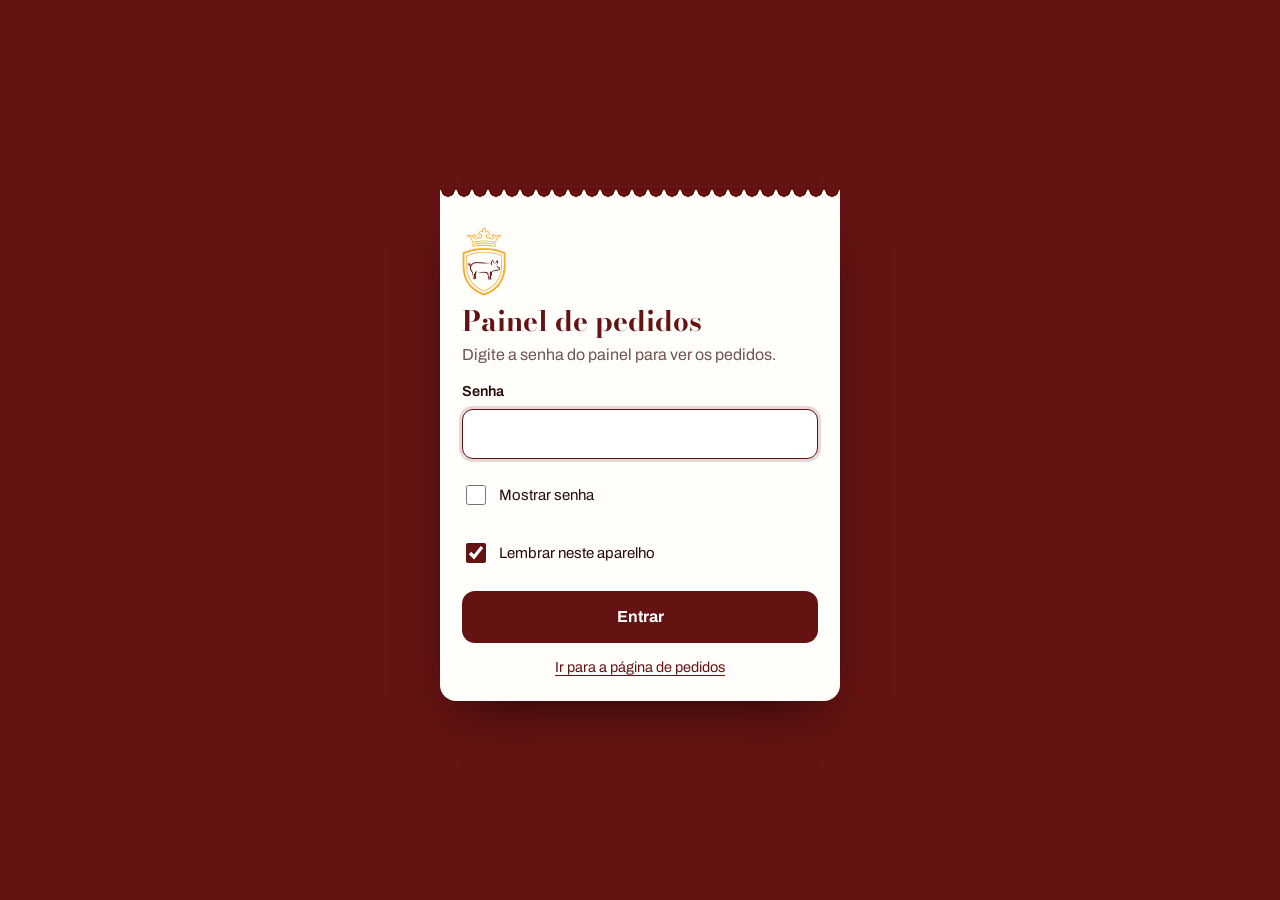
==== commit 9f45e5c8: "Painel: opção Mostrar senha e sem correção automática no campo Co-Authored-By: Claude Opus 5.5 <nore" ====
--- a/painel.html
+++ b/painel.html
@@ -33,8 +33,9 @@
       <p class="entrada__texto" id="entrada-texto">Digite a senha do painel para ver os pedidos.</p>
       <div class="campo">
         <label for="senha">Senha</label>
-        <input id="senha" type="password" autocomplete="current-password" required aria-describedby="entrada-erro">
+        <input id="senha" type="password" autocomplete="current-password" autocapitalize="off" autocorrect="off" spellcheck="false" required aria-describedby="entrada-erro">
       </div>
+      <label class="lembrar"><input type="checkbox" id="mostrar-senha"> Mostrar senha</label>
       <label class="lembrar"><input type="checkbox" id="lembrar" checked> Lembrar neste aparelho</label>
       <div class="alerta" id="entrada-erro" role="alert" hidden></div>
       <button class="btn btn--primario btn--largo" id="entrar" type="submit" style="margin-top:16px">Entrar</button>
--- a/assets/estilo.css
+++ b/assets/estilo.css
@@ -791,6 +791,33 @@
 }
 
 
+/* Repetir o último pedido */
+.repetir {
+  display: flex; align-items: center; gap: 14px;
+  max-width: 560px; margin: 18px auto 0;
+  padding: 12px 12px 12px 16px;
+  border: 1px solid var(--ouro); border-radius: 14px;
+  background: rgba(0, 0, 0, 0.16);
+  text-align: left;
+}
+.repetir__info { flex: 1; min-width: 0; }
+.repetir__titulo { font-size: 14.5px; font-weight: 700; color: var(--ouro-suave); }
+.repetir__texto { margin-top: 2px; font-size: 14px; line-height: 1.4; color: var(--texto-2); }
+.repetir .btn { flex: none; min-height: 46px; padding: 10px 16px; font-size: 15px; }
+@media (max-width: 420px) { .repetir { flex-direction: column; align-items: stretch; } }
+
+.sucesso__dica { display: block; margin-top: 6px; font-size: 13.5px; color: var(--tinta-2); }
+
+/* Painel: cobrar no WhatsApp */
+.ticket__cobrar {
+  display: flex; align-items: center; justify-content: center; gap: 8px;
+  min-height: 46px; margin-top: 8px;
+  border-radius: 11px;
+  background: var(--vinho); color: #fff;
+  font-weight: 700; font-size: 15px; text-decoration: none;
+}
+.ticket__cobrar svg { width: 18px; height: 18px; }
+
 /* Efeitos de passar o mouse: só em aparelhos com mouse (no toque eles "grudam") */
 @media (hover: hover) {
   .chip:hover { border-color: var(--ouro); }
@@ -804,4 +831,5 @@
   .icone-btn:hover { border-color: var(--ouro); }
   .alternar:not([aria-pressed="true"]):hover { border-color: var(--tinta-2); }
   .ticket__cancelar:hover { color: var(--erro); }
-}
+  .ticket__cobrar:hover { background: #7a1a18; }
+}
